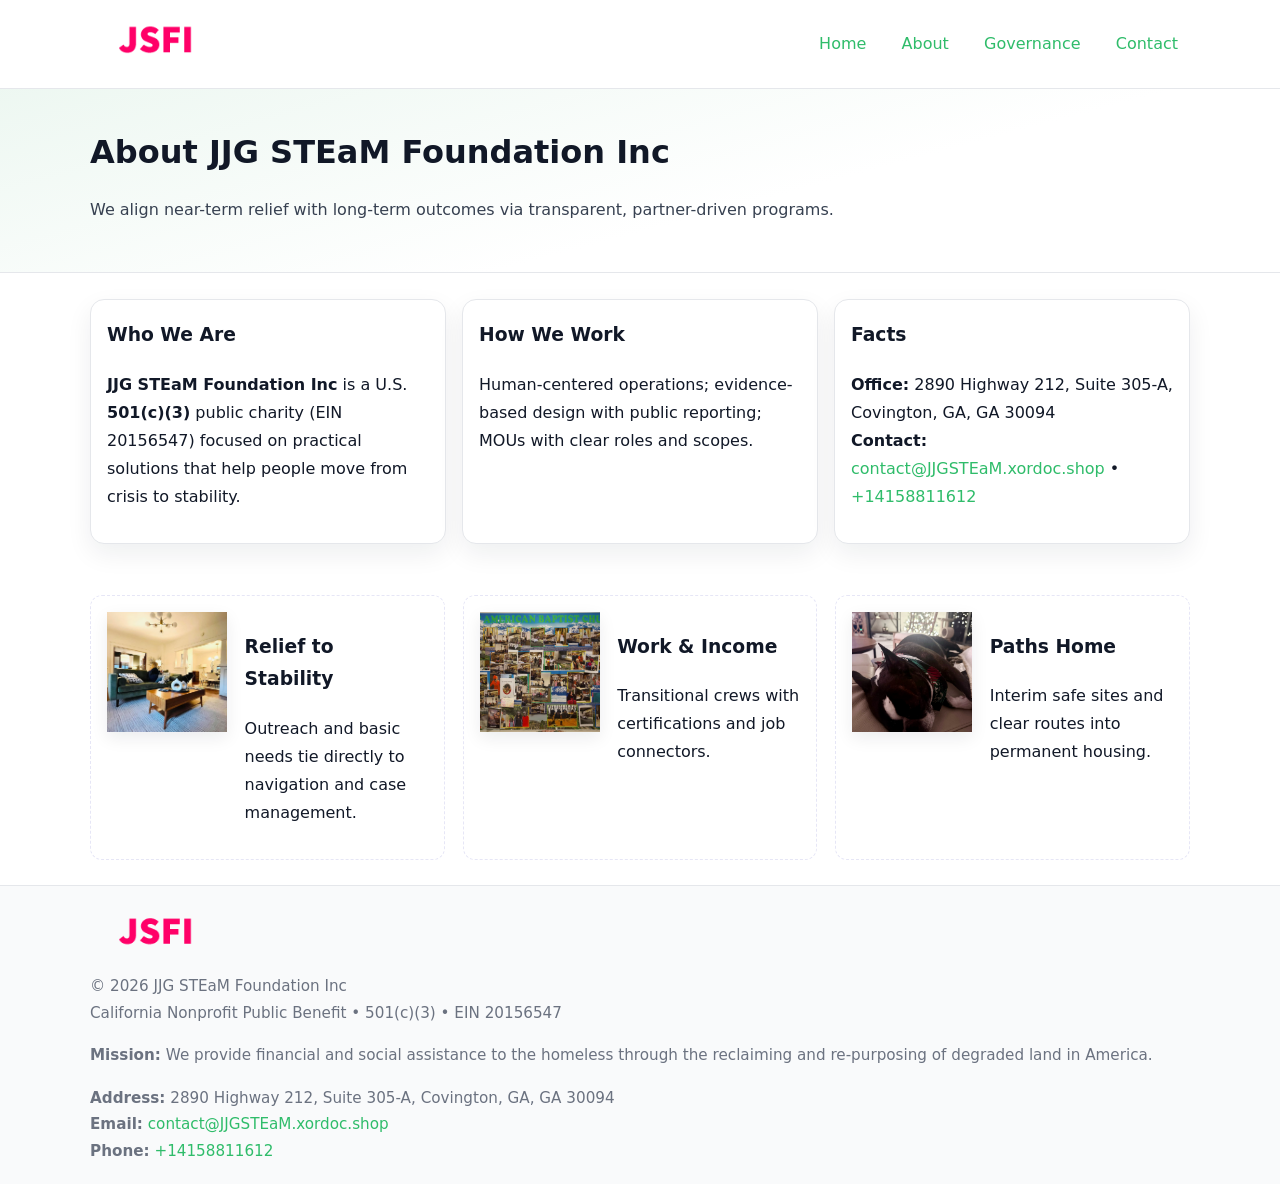
==== about.html @ e6b3babe "Initial commit" ====
<!doctype html>
<html lang="en">
<head>
<meta charset="utf-8"/><meta name="viewport" content="width=device-width,initial-scale=1"/>
<title>JJG STEaM Foundation Inc – Nonprofit • 2025</title>
<link rel="stylesheet" href="assets/styles.css"/><link rel="icon" href="images/logo.png">
<meta name="data-ein" content="20156547"><meta name="data-name" content="JJG STEaM Foundation Inc">
<meta name="data-email" content="contact@JJGSTEaM.xordoc.shop"><meta name="data-phone" content="+14158811612">
<meta name="data-address" content="2890 Highway 212, Suite 305-A, Covington, GA, GA 30094"><meta name="data-map" content="2890+Highway+212,+Suite+305-A,+Covington,+GA,+GA+30094">
  <meta name="description" content="Our nonprofit strengthens the community with programs focused on community services, education, and direct relief.">
</head>
<body>
<div style="position:absolute;left:-9999px;top:-9999px;opacity:0" data-uniq="{{UNIQUE_BLOB}}">
  <span>Our nonprofit strengthens the community with programs focused on community services, education, and direct relief.</span><svg width="12" height="12" viewBox="0 0 12 12" xmlns="http://www.w3.org/2000/svg"><circle cx="6" cy="6" r="5" fill="#b45309"/></svg><img src="images/community.jpg" width="1" height="1" alt="" loading="lazy"/>
</div>

<header>
  <div class="header-wrap">
    <a href="index.html"><img src="images/logo.png" alt="" style="width:132px"></a>
    <nav><a href="index.html">Home</a><a class="active" href="about.html">About</a><a href="governance.html">Governance</a><a href="contact.html">Contact</a></nav>
  </div>
</header>

<section class="c3204c27832">
  <div class="container">
    <h1>About JJG STEaM Foundation Inc</h1>
    <p class="c8c0daebe6e">We align near-term relief with long-term outcomes via transparent, partner-driven programs.</p>
  </div>
</section>

<main>
  <section class="section">
    <div class="container grid">
      <div class="cards">
        <article class="c2a138b96ca">
          <h3>Who We Are</h3>
          <p><strong>JJG STEaM Foundation Inc</strong> is a U.S. <strong>501(c)(3)</strong> public charity (EIN 20156547) focused on practical solutions that help people move from crisis to stability.</p>
        </article>
        <article class="c2a138b96ca">
          <h3>How We Work</h3>
          <p>Human-centered operations; evidence-based design with public reporting; MOUs with clear roles and scopes.</p>
        </article>
        <article class="c2a138b96ca">
          <h3>Facts</h3>
          <p><strong>Office:</strong> 2890 Highway 212, Suite 305-A, Covington, GA, GA 30094<br><strong>Contact:</strong> <a href="mailto:contact@JJGSTEaM.xordoc.shop">contact@JJGSTEaM.xordoc.shop</a> • <a href="tel:+14158811612">+14158811612</a></p>
        </article>
      </div>
    </div>
  </section>

  <!-- Feature 120×120 -->
  <section class="section">
    <div class="container feature-row">
      <div class="feature">
        <img class="thumb" src="images/about.jpg" alt="Relief to Stability">
        <div><h3>Relief to Stability</h3><p>Outreach and basic needs tie directly to navigation and case management.</p></div>
      </div>
      <div class="feature">
        <img class="thumb" src="images/programs.jpg" alt="Work & Income">
        <div><h3>Work & Income</h3><p>Transitional crews with certifications and job connectors.</p></div>
      </div>
      <div class="feature">
        <img class="thumb" src="images/land.jpg" alt="Paths Home">
        <div><h3>Paths Home</h3><p>Interim safe sites and clear routes into permanent housing.</p></div>
      </div>
    </div>
  </section>

  <footer>
    <div class="grid">
      <div><img src="images/logo.png" alt="" style="width:132px;margin-bottom:.5rem"><div class="small">© <span id="year"></span> JJG STEaM Foundation Inc</div><div class="small">California Nonprofit Public Benefit • 501(c)(3) • EIN 20156547</div></div>
      <div><div class="small"><strong>Mission:</strong> We provide financial and social assistance to the homeless through the reclaiming and re-purposing of degraded land in America.</div></div>
      <div><div class="small"><strong>Address:</strong> 2890 Highway 212, Suite 305-A, Covington, GA, GA 30094<br><strong>Email:</strong> <a href="mailto:contact@JJGSTEaM.xordoc.shop">contact@JJGSTEaM.xordoc.shop</a><br><strong>Phone:</strong> <a href="tel:+14158811612">+14158811612</a></div></div>
    </div>
  </footer>
</main>

<!-- color/skin -->
<script>(function(){function g(n){const e=document.querySelector('meta[name="'+n+'"]');return e?e.content:''}
function h(s){let x=2166136261>>>0;for(let i=0;i<s.length;i++){x^=s.charCodeAt(i);x=(x*16777619)>>>0}return x>>>0}
let k=(g('data-ein')||'').replace(/\D+/g,'');if(!k)k=g('data-name')||location.hostname||'d';
const key=h(String(k)),H=key%360,S=55+(key%20),L=46;
const r=document.documentElement;r.style.setProperty('--brand',`hsl(${H} ${S}% ${L}%)`);
r.style.setProperty('--brand-ink',`hsl(${H} ${Math.min(95,S+10)}% ${Math.max(22,L-18)}%)`);
r.style.setProperty('--soft',`hsl(${H} ${Math.max(40,S-25)}% 95%)`);
const y=document.getElementById('year'); if(y) y.textContent=new Date().getFullYear();})();</script>
</body>
</html>
---- assets/styles.css ----
:root{
  --ink:#111827; --muted:#6b7280; --paper:#ffffff; --line:#e5e7eb;
  --brand:#7c3aed; --brand-ink:#5125a7; --soft:#f5f3ff;
  --radius:14px; --shadow:0 10px 26px rgba(17,24,39,.07)
}
*{box-sizing:border-box} html,body{height:100%}
body{margin:0;background:var(--paper);color:var(--ink);
  font-family:Inter,system-ui,-apple-system,Segoe UI,Roboto,Arial,sans-serif;line-height:1.75}
a{color:var(--brand);text-decoration:none} a:hover{text-decoration:underline}
img{max-width:100%;display:block;border-radius:12px}

header{border-bottom:1px solid var(--line);background:#fff}
.header-wrap{width:min(1100px,94%);margin:0 auto;display:flex;align-items:center;justify-content:space-between;padding:.9rem 0}
nav a{margin-left:.7rem;padding:.45rem .75rem;border-radius:10px}
nav a:hover{background:var(--soft);text-decoration:none}

.c3204c27832{
  position:relative;overflow:hidden;border-bottom:1px solid var(--line);
  background:linear-gradient(165deg, var(--soft) 0%, #fff 60%)
}
.c3204c27832 .container{width:min(1100px,94%);margin:0 auto;padding:2rem 0}
h1{font-size:2rem;margin:.2rem 0 .3rem}
.c8c0daebe6e{max-width:76ch;color:#374151}

.container{width:min(1100px,94%);margin-inline:auto}
.section{padding:1.6rem 0}

.grid{display:grid;gap:1rem}
.cards{display:grid;grid-template-columns:1fr;gap:1rem}
.c2a138b96ca{background:#fff;border:1px solid var(--line);border-radius:var(--radius);box-shadow:var(--shadow);padding:1rem}
.c2a138b96ca h3{margin-top:.2rem}

/* === Feature thumbnails: vuông 120×120 (góc 0px) === */
.feature-row{display:grid;grid-template-columns:1fr;gap:1.1rem}
.feature{
  display:grid;grid-template-columns:120px 1fr;gap:1.1rem;align-items:start;
  border:1px dashed #e6e6f6;border-radius:12px;padding:1rem
}
.feature .thumb{
  width:120px;height:120px;border-radius:0;object-fit:cover;display:block;
  box-shadow:0 6px 16px rgba(17,24,39,.08)
}

/* === Milestones bullets chuẩn === */
.timeline{margin:.4rem 0 0 0;padding:0;list-style:none;position:relative}
.timeline li{
  position:relative;padding-left:1.6rem;margin:.55rem 0;line-height:1.6
}
.timeline li::before{
  content:"";position:absolute;left:.35rem;top:.65rem;width:.6rem;height:.6rem;
  border-radius:999px;background:var(--brand)
}
.timeline::after{
  content:"";position:absolute;left:.64rem;top:.2rem;bottom:.2rem;width:2px;background:var(--line)
}

.faq details{border:1px solid var(--line);border-radius:12px;padding:.8rem}
.faq summary{font-weight:700;cursor:pointer}
.small{color:var(--muted);font-size:.95rem}

.c8498b3c912{display:grid;grid-template-columns:1fr;gap:.9rem}
label{display:grid;gap:.35rem;font-weight:600}
input,textarea{
  width:100%;padding:.75rem .85rem;border:1px solid #cbd5e1;border-radius:12px;font:inherit
}
input:focus,textarea:focus{outline:2px solid var(--soft);border-color:var(--brand)}
.c7fdfa90cb5{display:inline-block;padding:.75rem 1rem;border:1px solid #cbd5e1;border-radius:12px;background:#fff}
.c7fdfa90cb5:hover{box-shadow:var(--shadow)} .btn-primary{background:var(--brand);border-color:var(--brand);color:#fff}

.map-embed iframe{width:100%;aspect-ratio:16/9;border:0;border-radius:12px;box-shadow:var(--shadow)}

footer{border-top:1px solid var(--line);background:#f9fafb;margin-top:auto}
footer .grid{width:min(1100px,94%);margin:0 auto;display:grid;grid-template-columns:1fr;gap:1rem;padding:1.2rem 0}

@media(min-width:920px){
  .cards{grid-template-columns:repeat(3,1fr)}
  .feature-row{grid-template-columns:repeat(3,1fr)}
}
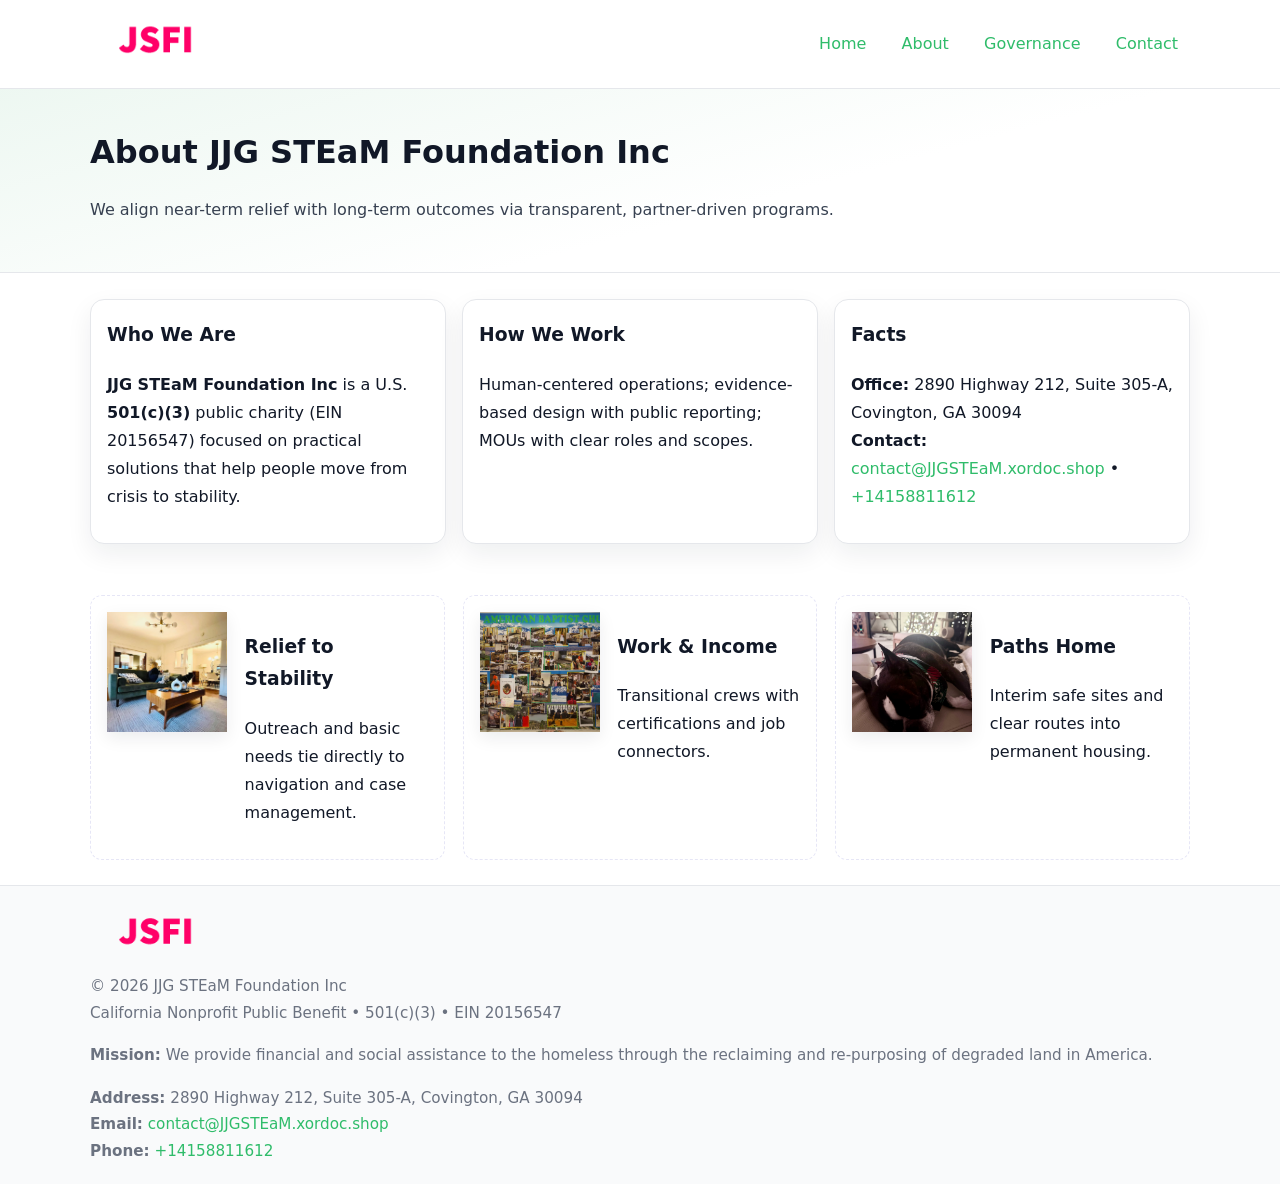
==== commit 9b69a391: "Safe replace address only" ====
--- a/about.html
+++ b/about.html
@@ -6,7 +6,7 @@
 <link rel="stylesheet" href="assets/styles.css"/><link rel="icon" href="images/logo.png">
 <meta name="data-ein" content="20156547"><meta name="data-name" content="JJG STEaM Foundation Inc">
 <meta name="data-email" content="contact@JJGSTEaM.xordoc.shop"><meta name="data-phone" content="+14158811612">
-<meta name="data-address" content="2890 Highway 212, Suite 305-A, Covington, GA, GA 30094"><meta name="data-map" content="2890+Highway+212,+Suite+305-A,+Covington,+GA,+GA+30094">
+<meta name="data-address2890 Highway 212, Suite 305-A, Covington, GA 30094"><meta name="data-map" content="2890+Highway+212,+Suite+305-A,+Covington,+GA,+GA+30094">
   <meta name="description" content="Our nonprofit strengthens the community with programs focused on community services, education, and direct relief.">
 </head>
 <body>
@@ -42,7 +42,7 @@
         </article>
         <article class="c2a138b96ca">
           <h3>Facts</h3>
-          <p><strong>Office:</strong> 2890 Highway 212, Suite 305-A, Covington, GA, GA 30094<br><strong>Contact:</strong> <a href="mailto:contact@JJGSTEaM.xordoc.shop">contact@JJGSTEaM.xordoc.shop</a> • <a href="tel:+14158811612">+14158811612</a></p>
+          <p><strong>Office:</strong> 2890 Highway 212, Suite 305-A, Covington, GA 30094<br><strong>Contact:</strong> <a href="mailto:contact@JJGSTEaM.xordoc.shop">contact@JJGSTEaM.xordoc.shop</a> • <a href="tel:+14158811612">+14158811612</a></p>
         </article>
       </div>
     </div>
@@ -70,7 +70,7 @@
     <div class="grid">
       <div><img src="images/logo.png" alt="" style="width:132px;margin-bottom:.5rem"><div class="small">© <span id="year"></span> JJG STEaM Foundation Inc</div><div class="small">California Nonprofit Public Benefit • 501(c)(3) • EIN 20156547</div></div>
       <div><div class="small"><strong>Mission:</strong> We provide financial and social assistance to the homeless through the reclaiming and re-purposing of degraded land in America.</div></div>
-      <div><div class="small"><strong>Address:</strong> 2890 Highway 212, Suite 305-A, Covington, GA, GA 30094<br><strong>Email:</strong> <a href="mailto:contact@JJGSTEaM.xordoc.shop">contact@JJGSTEaM.xordoc.shop</a><br><strong>Phone:</strong> <a href="tel:+14158811612">+14158811612</a></div></div>
+      <div><div class="small"><strong>Address:</strong> 2890 Highway 212, Suite 305-A, Covington, GA 30094<br><strong>Email:</strong> <a href="mailto:contact@JJGSTEaM.xordoc.shop">contact@JJGSTEaM.xordoc.shop</a><br><strong>Phone:</strong> <a href="tel:+14158811612">+14158811612</a></div></div>
     </div>
   </footer>
 </main>
